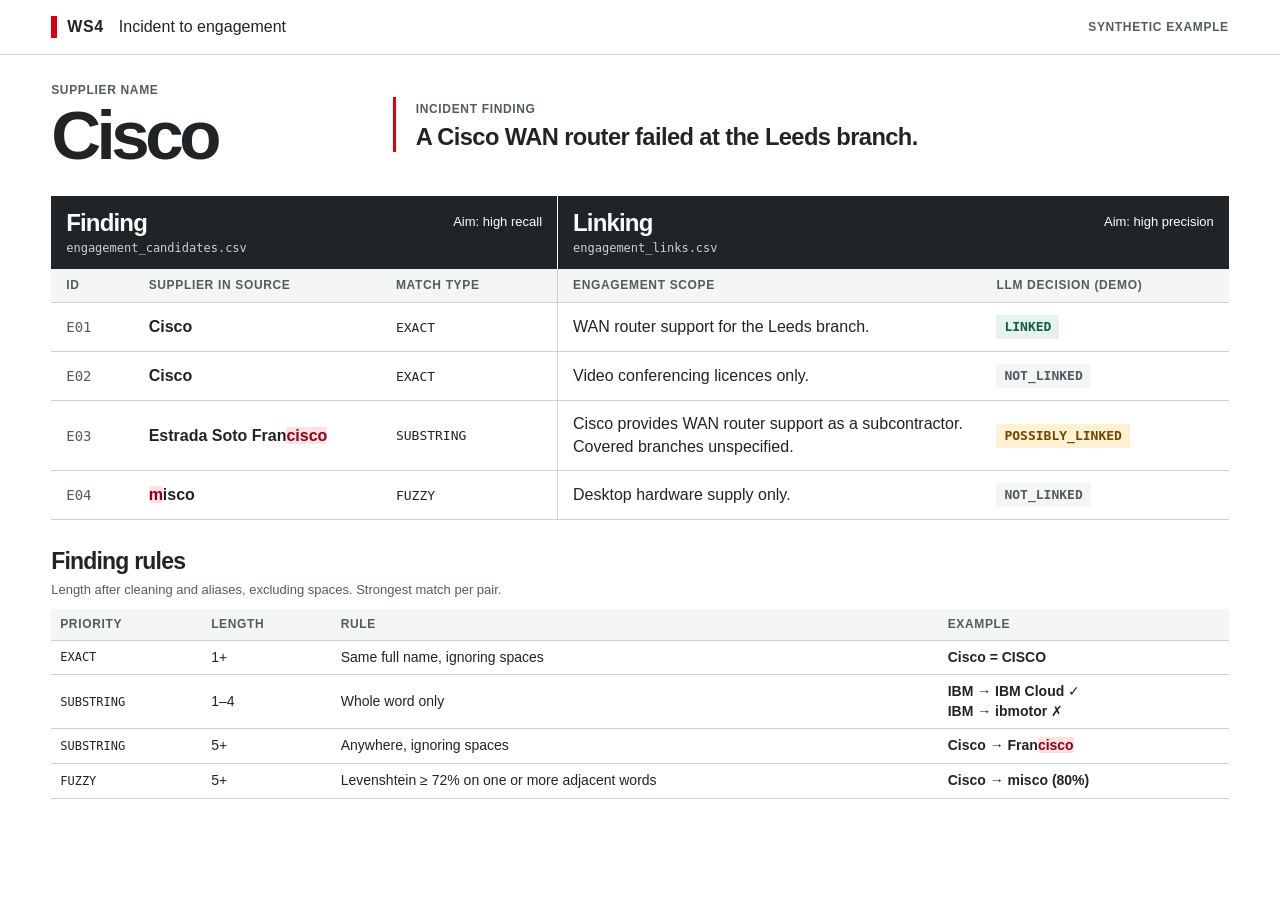
==== main_docs/index.html @ eb8676a3 "Document the Cisco finding and linking example" ====
<!doctype html>
<html lang="en">
<head>
  <meta charset="utf-8">
  <meta name="viewport" content="width=device-width, initial-scale=1">
  <title>Cisco | WS4 incident to engagement</title>
  <style>
    /* Hallmark · HSBC-inspired editorial table · red, charcoal and white */
    :root {
      color-scheme: light;
      --paper: #fff;
      --ink: #202427;
      --muted: #515b61;
      --line: #cdd1d3;
      --wash: #f4f5f5;
      --accent: #db0011;
      --mark: #fce2e3;
      --mark-text: #920019;
      --yes: #125a43;
      --yes-bg: #e6f3ec;
      --maybe: #704600;
      --maybe-bg: #fff1d2;
      --font: "Inter", "Segoe UI", Arial, sans-serif;
      --mono: "IBM Plex Mono", Consolas, monospace;
    }
    * { box-sizing: border-box; }
    body { margin: 0; color: var(--ink); background: var(--paper); font: 16px/1.4 var(--font); }
    .wrap { width: min(1440px, 92%); margin-inline: auto; }
    .mast { border-bottom: 1px solid var(--line); }
    .mast .wrap, .brand, .stage-title { display: flex; align-items: center; }
    .mast .wrap { min-height: 54px; justify-content: space-between; }
    .brand { gap: 15px; }
    .brand strong { border-left: 6px solid var(--accent); padding-left: 10px; letter-spacing: .04em; }
    .case-label, .label, thead .column-head th, .small-table thead th {
      font-size: 12px; font-weight: 650; letter-spacing: .055em; text-transform: uppercase;
    }
    .case-label, .label { color: var(--muted); }
    .incident { display: grid; grid-template-columns: 29% 1fr; align-items: center; padding: 23px 0 25px; }
    h1, h2, p { margin: 0; }
    h1 { font-size: clamp(54px, 5.4vw, 78px); line-height: 1.02; font-weight: 650; letter-spacing: -.065em; }
    .incident-fact { border-left: 3px solid var(--accent); padding-left: 20px; }
    .incident-fact p { margin-top: 4px; font-size: clamp(20px, 1.85vw, 28px); line-height: 1.2; font-weight: 550; letter-spacing: -.025em; }
    table { width: 100%; border-collapse: collapse; text-align: left; }
    th, td { vertical-align: middle; }
    .case-table { table-layout: fixed; border-bottom: 1px solid var(--line); }
    .id-col { width: 7%; }
    .supplier-col { width: 21%; }
    .method-col { width: 15%; }
    .scope-col { width: 36%; }
    .decision-col { width: 21%; }
    .stage { background: var(--ink); color: var(--paper); padding: 13px 15px 12px; }
    .stage + .stage { border-left: 1px solid var(--paper); }
    .stage-title { gap: 10px; font-size: 24px; line-height: 1.15; font-weight: 600; letter-spacing: -.035em; }
    .goal { margin-left: auto; color: var(--paper); font-size: 13px; font-weight: 400; letter-spacing: 0; }
    .filename { display: block; margin-top: 5px; font: 12px/1.3 var(--mono); color: var(--line); }
    .column-head, .small-table thead { background: var(--wash); color: var(--muted); }
    .case-table .column-head th { padding: 8px 15px; }
    .case-table tbody :is(th, td) { padding: 12px 15px; border-top: 1px solid var(--line); }
    .case-table tr > :nth-child(4) { border-left: 1px solid var(--line); }
    .id { font: 14px var(--mono); color: var(--muted); }
    .supplier { font-weight: 600; }
    mark { background: var(--mark); color: var(--mark-text); border-radius: 2px; }
    .method { font: 13px var(--mono); }
    .decision { display: inline-block; white-space: nowrap; padding: 4px 8px; font: 600 13px/1.25 var(--mono); }
    .confirmed { color: var(--yes); background: var(--yes-bg); }
    .possible { color: var(--maybe); background: var(--maybe-bg); }
    .excluded { color: var(--muted); background: var(--wash); }
    .reference { margin: 25px 0 28px; }
    h2 { font-size: 23px; font-weight: 600; letter-spacing: -.035em; }
    .note { color: var(--muted); font-size: 13px; margin: 3px 0 10px; }
    .small-table { font-size: 14px; }
    .small-table :is(th, td) { padding: 7px 9px; border-bottom: 1px solid var(--line); }
    .rules tbody th { font: 12px var(--mono); }
    .rules tbody td:nth-child(2) { white-space: nowrap; }
    .rules .example { font-weight: 550; }
    @media (max-width: 1100px) {
      .wrap { width: 95%; }
      .case-table tbody :is(th,td), .case-table .column-head th, .stage { padding-inline: 10px; }
    }
    @media screen and (min-width: 960px) and (max-height: 800px) {
      .mast .wrap { min-height: 42px; }
      .incident { padding-block: 15px; }
      .case-table tbody :is(th,td) { padding-block: 9px; }
      .reference { margin-block: 17px 12px; }
      .small-table :is(th,td) { padding-block: 5px; }
    }
    @media print {
      @page { size: A4 landscape; margin: 9mm; }
      body { print-color-adjust: exact; -webkit-print-color-adjust: exact; }
      .wrap { width: 100%; }
      .mast .wrap { min-height: 32px; }
      .incident { padding-block: 12px; }
      h1 { font-size: 44px; }
      .case-table tbody :is(th,td) { padding-block: 8px; }
      .reference { margin-block: 13px 0; }
      .small-table :is(th,td) { padding-block: 4px; }
      tr { break-inside: avoid; }
    }
  </style>
</head>
<body>
  <header class="mast">
    <div class="wrap">
      <div class="brand"><strong>WS4</strong><span>Incident to engagement</span></div>
      <span class="case-label">Synthetic example</span>
    </div>
  </header>
  <main class="wrap">
    <section class="incident" aria-labelledby="supplier">
      <div><span class="label">Supplier name</span><h1 id="supplier">Cisco</h1></div>
      <div class="incident-fact"><span class="label">Incident finding</span><p>A Cisco WAN router failed at the Leeds branch.</p></div>
    </section>

    <table class="case-table" aria-label="Finding and Linking outputs for the Cisco incident">
      <colgroup><col class="id-col"><col class="supplier-col"><col class="method-col"></colgroup>
      <colgroup><col class="scope-col"><col class="decision-col"></colgroup>
      <thead>
        <tr>
          <th class="stage" scope="colgroup" colspan="3">
            <span class="stage-title">Finding <span class="goal">Aim: high recall</span></span>
            <span class="filename">engagement_candidates.csv</span>
          </th>
          <th class="stage" scope="colgroup" colspan="2">
            <span class="stage-title">Linking <span class="goal">Aim: high precision</span></span>
            <span class="filename">engagement_links.csv</span>
          </th>
        </tr>
        <tr class="column-head"><th scope="col">ID</th><th scope="col">Supplier in source</th><th scope="col">Match type</th><th scope="col">Engagement scope</th><th scope="col">LLM decision (demo)</th></tr>
      </thead>
      <tbody>
        <tr><th class="id" scope="row">E01</th><td class="supplier">Cisco</td><td class="method">EXACT</td><td>WAN router support for the Leeds branch.</td><td><span class="decision confirmed">LINKED</span></td></tr>
        <tr><th class="id" scope="row">E02</th><td class="supplier">Cisco</td><td class="method">EXACT</td><td>Video conferencing licences only.</td><td><span class="decision excluded">NOT_LINKED</span></td></tr>
        <tr><th class="id" scope="row">E03</th><td class="supplier">Estrada Soto Fran<mark>cisco</mark></td><td class="method">SUBSTRING</td><td>Cisco provides WAN router support as a subcontractor. Covered branches unspecified.</td><td><span class="decision possible">POSSIBLY_LINKED</span></td></tr>
        <tr><th class="id" scope="row">E04</th><td class="supplier"><mark>m</mark>isco</td><td class="method">FUZZY</td><td>Desktop hardware supply only.</td><td><span class="decision excluded">NOT_LINKED</span></td></tr>
      </tbody>
    </table>

    <section class="reference" aria-labelledby="rules-title">
        <h2 id="rules-title">Finding rules</h2>
        <p class="note">Length after cleaning and aliases, excluding spaces. Strongest match per pair.</p>
        <table class="small-table rules" aria-labelledby="rules-title">
          <thead><tr><th scope="col">Priority</th><th scope="col">Length</th><th scope="col">Rule</th><th scope="col">Example</th></tr></thead>
          <tbody>
            <tr><th scope="row">EXACT</th><td>1+</td><td>Same full name, ignoring spaces</td><td class="example">Cisco = CISCO</td></tr>
            <tr><th scope="row">SUBSTRING</th><td>1–4</td><td>Whole word only</td><td class="example">IBM → IBM Cloud ✓<br>IBM → ibmotor ✗</td></tr>
            <tr><th scope="row">SUBSTRING</th><td>5+</td><td>Anywhere, ignoring spaces</td><td class="example">Cisco → Fran<mark>cisco</mark></td></tr>
            <tr><th scope="row">FUZZY</th><td>5+</td><td>Levenshtein ≥ 72% on one or more adjacent words</td><td class="example">Cisco → misco (80%)</td></tr>
          </tbody>
        </table>
    </section>
  </main>
</body>
</html>
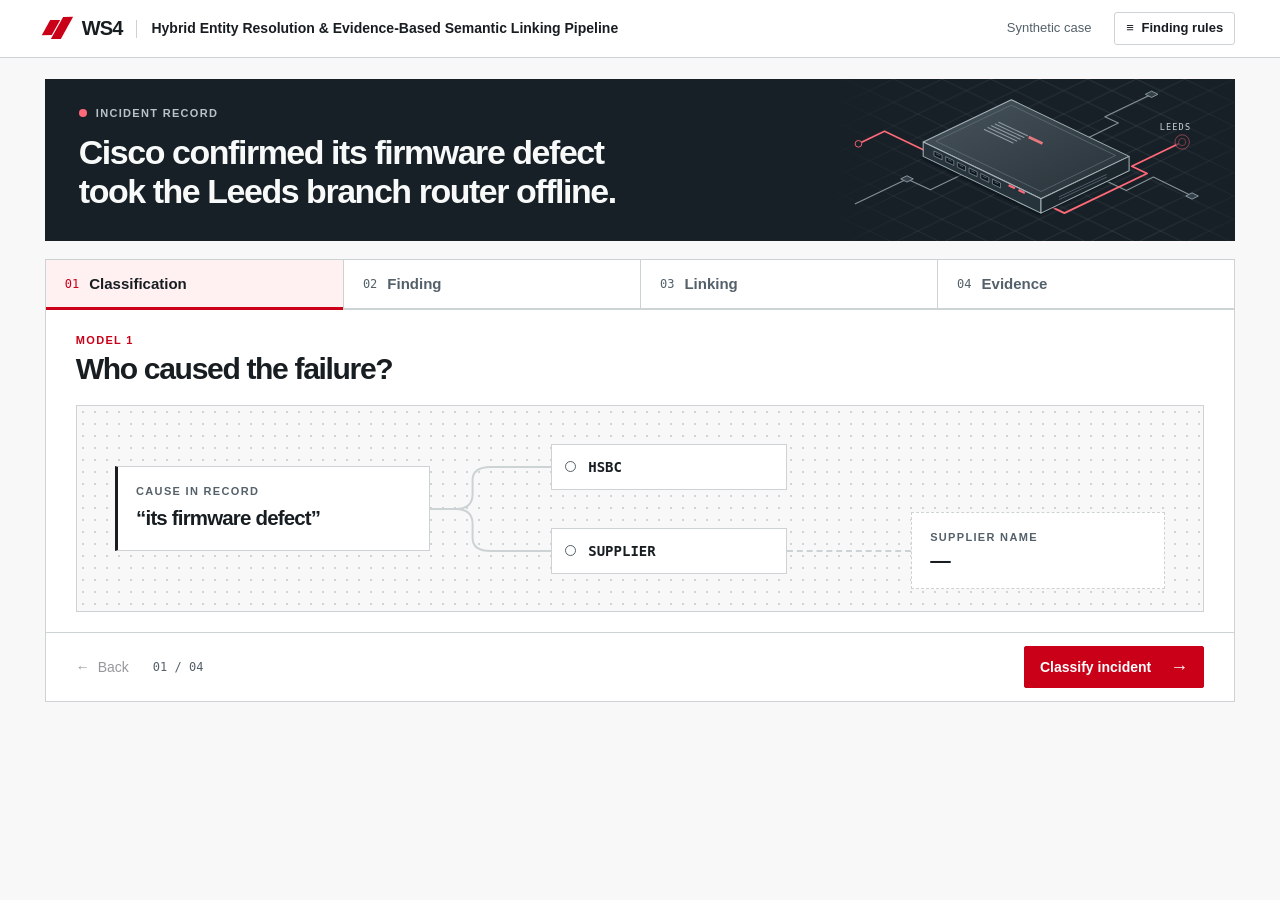
==== commit d7cfa58e: "Build the interactive entity resolution and semantic linking walkthrough" ====
--- a/main_docs/index.html
+++ b/main_docs/index.html
@@ -3,151 +3,95 @@
 <head>
   <meta charset="utf-8">
   <meta name="viewport" content="width=device-width, initial-scale=1">
-  <title>Cisco | WS4 incident to engagement</title>
-  <style>
-    /* Hallmark · HSBC-inspired editorial table · red, charcoal and white */
-    :root {
-      color-scheme: light;
-      --paper: #fff;
-      --ink: #202427;
-      --muted: #515b61;
-      --line: #cdd1d3;
-      --wash: #f4f5f5;
-      --accent: #db0011;
-      --mark: #fce2e3;
-      --mark-text: #920019;
-      --yes: #125a43;
-      --yes-bg: #e6f3ec;
-      --maybe: #704600;
-      --maybe-bg: #fff1d2;
-      --font: "Inter", "Segoe UI", Arial, sans-serif;
-      --mono: "IBM Plex Mono", Consolas, monospace;
-    }
-    * { box-sizing: border-box; }
-    body { margin: 0; color: var(--ink); background: var(--paper); font: 16px/1.4 var(--font); }
-    .wrap { width: min(1440px, 92%); margin-inline: auto; }
-    .mast { border-bottom: 1px solid var(--line); }
-    .mast .wrap, .brand, .stage-title { display: flex; align-items: center; }
-    .mast .wrap { min-height: 54px; justify-content: space-between; }
-    .brand { gap: 15px; }
-    .brand strong { border-left: 6px solid var(--accent); padding-left: 10px; letter-spacing: .04em; }
-    .case-label, .label, thead .column-head th, .small-table thead th {
-      font-size: 12px; font-weight: 650; letter-spacing: .055em; text-transform: uppercase;
-    }
-    .case-label, .label { color: var(--muted); }
-    .incident { display: grid; grid-template-columns: 29% 1fr; align-items: center; padding: 23px 0 25px; }
-    h1, h2, p { margin: 0; }
-    h1 { font-size: clamp(54px, 5.4vw, 78px); line-height: 1.02; font-weight: 650; letter-spacing: -.065em; }
-    .incident-fact { border-left: 3px solid var(--accent); padding-left: 20px; }
-    .incident-fact p { margin-top: 4px; font-size: clamp(20px, 1.85vw, 28px); line-height: 1.2; font-weight: 550; letter-spacing: -.025em; }
-    table { width: 100%; border-collapse: collapse; text-align: left; }
-    th, td { vertical-align: middle; }
-    .case-table { table-layout: fixed; border-bottom: 1px solid var(--line); }
-    .id-col { width: 7%; }
-    .supplier-col { width: 21%; }
-    .method-col { width: 15%; }
-    .scope-col { width: 36%; }
-    .decision-col { width: 21%; }
-    .stage { background: var(--ink); color: var(--paper); padding: 13px 15px 12px; }
-    .stage + .stage { border-left: 1px solid var(--paper); }
-    .stage-title { gap: 10px; font-size: 24px; line-height: 1.15; font-weight: 600; letter-spacing: -.035em; }
-    .goal { margin-left: auto; color: var(--paper); font-size: 13px; font-weight: 400; letter-spacing: 0; }
-    .filename { display: block; margin-top: 5px; font: 12px/1.3 var(--mono); color: var(--line); }
-    .column-head, .small-table thead { background: var(--wash); color: var(--muted); }
-    .case-table .column-head th { padding: 8px 15px; }
-    .case-table tbody :is(th, td) { padding: 12px 15px; border-top: 1px solid var(--line); }
-    .case-table tr > :nth-child(4) { border-left: 1px solid var(--line); }
-    .id { font: 14px var(--mono); color: var(--muted); }
-    .supplier { font-weight: 600; }
-    mark { background: var(--mark); color: var(--mark-text); border-radius: 2px; }
-    .method { font: 13px var(--mono); }
-    .decision { display: inline-block; white-space: nowrap; padding: 4px 8px; font: 600 13px/1.25 var(--mono); }
-    .confirmed { color: var(--yes); background: var(--yes-bg); }
-    .possible { color: var(--maybe); background: var(--maybe-bg); }
-    .excluded { color: var(--muted); background: var(--wash); }
-    .reference { margin: 25px 0 28px; }
-    h2 { font-size: 23px; font-weight: 600; letter-spacing: -.035em; }
-    .note { color: var(--muted); font-size: 13px; margin: 3px 0 10px; }
-    .small-table { font-size: 14px; }
-    .small-table :is(th, td) { padding: 7px 9px; border-bottom: 1px solid var(--line); }
-    .rules tbody th { font: 12px var(--mono); }
-    .rules tbody td:nth-child(2) { white-space: nowrap; }
-    .rules .example { font-weight: 550; }
-    @media (max-width: 1100px) {
-      .wrap { width: 95%; }
-      .case-table tbody :is(th,td), .case-table .column-head th, .stage { padding-inline: 10px; }
-    }
-    @media screen and (min-width: 960px) and (max-height: 800px) {
-      .mast .wrap { min-height: 42px; }
-      .incident { padding-block: 15px; }
-      .case-table tbody :is(th,td) { padding-block: 9px; }
-      .reference { margin-block: 17px 12px; }
-      .small-table :is(th,td) { padding-block: 5px; }
-    }
-    @media print {
-      @page { size: A4 landscape; margin: 9mm; }
-      body { print-color-adjust: exact; -webkit-print-color-adjust: exact; }
-      .wrap { width: 100%; }
-      .mast .wrap { min-height: 32px; }
-      .incident { padding-block: 12px; }
-      h1 { font-size: 44px; }
-      .case-table tbody :is(th,td) { padding-block: 8px; }
-      .reference { margin-block: 13px 0; }
-      .small-table :is(th,td) { padding-block: 4px; }
-      tr { break-inside: avoid; }
-    }
-  </style>
+  <meta name="theme-color" content="#171c21">
+  <title>Hybrid Entity Resolution &amp; Evidence-Based Semantic Linking Pipeline</title>
+  <link rel="stylesheet" href="journey.css">
+  <link rel="stylesheet" href="evidence.css">
+  <script src="register.js" defer></script>
+  <script src="evidence.js" defer></script>
+  <script src="journey.js" defer></script>
 </head>
 <body>
   <header class="mast">
-    <div class="wrap">
-      <div class="brand"><strong>WS4</strong><span>Incident to engagement</span></div>
-      <span class="case-label">Synthetic example</span>
+    <div class="mast-inner">
+      <div class="brand"><span class="brand-sign" aria-hidden="true"></span><b>WS4</b><span class="mast-divider"></span><span>Hybrid Entity Resolution &amp; Evidence-Based Semantic Linking Pipeline</span></div>
+      <div class="mast-tools"><span class="sample">Synthetic case</span><button id="rules-open" class="quiet" type="button"><span aria-hidden="true">≡</span> Finding rules</button></div>
     </div>
   </header>
-  <main class="wrap">
-    <section class="incident" aria-labelledby="supplier">
-      <div><span class="label">Supplier name</span><h1 id="supplier">Cisco</h1></div>
-      <div class="incident-fact"><span class="label">Incident finding</span><p>A Cisco WAN router failed at the Leeds branch.</p></div>
+  <main class="page">
+    <section class="hero" aria-labelledby="incident-title">
+      <div class="incident-copy">
+        <div class="hero-kicker"><i aria-hidden="true"></i> Incident record</div>
+        <h1 id="incident-title"><span id="subject">Cisco</span> confirmed <span id="cause">its firmware defect</span> took the <span id="place">Leeds</span> branch <span id="device">router</span> offline.</h1>
+      </div>
+      <div class="hero-art" aria-hidden="true"><img src="router.svg" alt=""></div>
     </section>
-
-    <table class="case-table" aria-label="Finding and Linking outputs for the Cisco incident">
-      <colgroup><col class="id-col"><col class="supplier-col"><col class="method-col"></colgroup>
-      <colgroup><col class="scope-col"><col class="decision-col"></colgroup>
-      <thead>
-        <tr>
-          <th class="stage" scope="colgroup" colspan="3">
-            <span class="stage-title">Finding <span class="goal">Aim: high recall</span></span>
-            <span class="filename">engagement_candidates.csv</span>
-          </th>
-          <th class="stage" scope="colgroup" colspan="2">
-            <span class="stage-title">Linking <span class="goal">Aim: high precision</span></span>
-            <span class="filename">engagement_links.csv</span>
-          </th>
-        </tr>
-        <tr class="column-head"><th scope="col">ID</th><th scope="col">Supplier in source</th><th scope="col">Match type</th><th scope="col">Engagement scope</th><th scope="col">LLM decision (demo)</th></tr>
-      </thead>
-      <tbody>
-        <tr><th class="id" scope="row">E01</th><td class="supplier">Cisco</td><td class="method">EXACT</td><td>WAN router support for the Leeds branch.</td><td><span class="decision confirmed">LINKED</span></td></tr>
-        <tr><th class="id" scope="row">E02</th><td class="supplier">Cisco</td><td class="method">EXACT</td><td>Video conferencing licences only.</td><td><span class="decision excluded">NOT_LINKED</span></td></tr>
-        <tr><th class="id" scope="row">E03</th><td class="supplier">Estrada Soto Fran<mark>cisco</mark></td><td class="method">SUBSTRING</td><td>Cisco provides WAN router support as a subcontractor. Covered branches unspecified.</td><td><span class="decision possible">POSSIBLY_LINKED</span></td></tr>
-        <tr><th class="id" scope="row">E04</th><td class="supplier"><mark>m</mark>isco</td><td class="method">FUZZY</td><td>Desktop hardware supply only.</td><td><span class="decision excluded">NOT_LINKED</span></td></tr>
-      </tbody>
-    </table>
-
-    <section class="reference" aria-labelledby="rules-title">
-        <h2 id="rules-title">Finding rules</h2>
-        <p class="note">Length after cleaning and aliases, excluding spaces. Strongest match per pair.</p>
-        <table class="small-table rules" aria-labelledby="rules-title">
-          <thead><tr><th scope="col">Priority</th><th scope="col">Length</th><th scope="col">Rule</th><th scope="col">Example</th></tr></thead>
-          <tbody>
-            <tr><th scope="row">EXACT</th><td>1+</td><td>Same full name, ignoring spaces</td><td class="example">Cisco = CISCO</td></tr>
-            <tr><th scope="row">SUBSTRING</th><td>1–4</td><td>Whole word only</td><td class="example">IBM → IBM Cloud ✓<br>IBM → ibmotor ✗</td></tr>
-            <tr><th scope="row">SUBSTRING</th><td>5+</td><td>Anywhere, ignoring spaces</td><td class="example">Cisco → Fran<mark>cisco</mark></td></tr>
-            <tr><th scope="row">FUZZY</th><td>5+</td><td>Levenshtein ≥ 72% on one or more adjacent words</td><td class="example">Cisco → misco (80%)</td></tr>
-          </tbody>
+    <nav aria-label="Case journey" class="route">
+      <button type="button" data-step="0" aria-current="step"><span class="stop-index">01</span><span>Classification</span></button>
+      <button type="button" data-step="1"><span class="stop-index">02</span><span>Finding</span></button>
+      <button type="button" data-step="2"><span class="stop-index">03</span><span>Linking</span></button>
+      <button type="button" data-step="3"><span class="stop-index">04</span><span>Evidence</span></button>
+    </nav>
+    <div class="surface">
+      <section id="classification" class="scene" aria-labelledby="class-title">
+        <div class="scene-head">
+          <div><p class="eyebrow">Model 1</p><h2 id="class-title">Who caused the failure?</h2></div>
+        </div>
+        <div class="class-grid" id="class-flow" data-phase="0" aria-label="Classification and supplier name extraction">
+          <div class="cause-box"><span class="small-label">Cause in record</span><strong>“its firmware defect”</strong></div>
+          <svg class="fork" viewBox="0 0 100 140" preserveAspectRatio="none" aria-hidden="true"><path class="wire branch-bank" d="M0 70H21Q35 70 35 55V41Q35 28 50 28H100"/><path class="wire branch-supplier" d="M0 70H21Q35 70 35 85V99Q35 112 50 112H100"/></svg>
+          <div class="branches"><div class="class-node bank"><span class="node-dot"></span>HSBC</div><div class="class-node supplier"><span class="node-dot"></span>SUPPLIER</div></div>
+          <div class="extract-line" aria-hidden="true"></div>
+          <div class="name-box"><span class="small-label">Supplier name</span><strong id="supplier-value" aria-live="polite">—</strong></div>
+        </div>
+      </section>
+      <section id="finding" class="scene" aria-labelledby="finding-title" hidden>
+        <div class="scene-head">
+          <div><p class="eyebrow">Finding · High recall</p><h2 id="finding-title">Find every lead.</h2></div>
+          <span class="output-name">engagement_candidates.csv</span>
+        </div>
+        <div class="register-card">
+          <div class="register-metadata"><span class="small-label">Engagement register</span><strong>20,000<span>+</span></strong><span class="register-unit">engagement IDs</span></div>
+          <div class="register-graphic" id="register-graphic" aria-hidden="true"></div>
+          <div class="register-query"><span class="small-label">Supplier query</span><strong>Cisco</strong></div>
+        </div>
+        <table class="records finding-records">
+          <caption class="sr-only">Finding candidates for Cisco</caption>
+          <thead><tr><th scope="col">Engagement ID</th><th scope="col">Supplier in source</th><th scope="col">Match type</th><th scope="col">Name clue</th></tr></thead>
+          <tbody id="finding-rows"></tbody>
         </table>
-    </section>
+      </section>
+      <section id="linking" class="scene" aria-labelledby="linking-title" hidden>
+        <div class="scene-head"><div><p class="eyebrow">LLM linking · High precision</p><h2 id="linking-title">Which engagements cover the failure?</h2></div><span class="output-name">engagement_links.csv</span></div>
+        <p class="prompt" id="linking-prompt">Mark any leads before revealing the evidence.</p>
+        <table class="records link-records">
+          <caption class="sr-only">Independent candidate assessments</caption>
+          <thead><tr><th scope="col">ID</th><th scope="col">Supplier in source</th><th scope="col">Engagement scope</th><th scope="col">Decision</th></tr></thead>
+          <tbody id="linking-rows"></tbody>
+        </table>
+      </section>
+      <section id="evidence" class="scene" aria-labelledby="evidence-title" hidden>
+        <div class="scene-head"><div><p class="eyebrow">Source comparison</p><h2 id="evidence-title">Trace the evidence.</h2></div></div>
+        <div id="evidence-view"></div>
+      </section>
+      <footer class="controls">
+        <div class="control-left"><button type="button" id="previous" class="back" disabled><span aria-hidden="true">←</span> Back</button><span class="page-count" id="page-count">01 / 04</span></div>
+        <button type="button" id="next" class="primary"><span id="next-text">Classify incident</span><span id="next-arrow" aria-hidden="true">→</span></button>
+      </footer>
+    </div>
+    <p class="sr-only" aria-live="polite" id="announcement"></p>
+    <noscript>Enable JavaScript to play this interactive case.</noscript>
   </main>
+  <dialog id="rules-dialog" aria-labelledby="rules-title">
+    <div class="dialog-head"><div><p class="eyebrow">Name matching</p><h2 id="rules-title">Finding rules</h2></div><button class="close" id="rules-close" type="button" aria-label="Close finding rules">×</button></div>
+    <p class="note">Use the cleaned, alias-adjusted name length, excluding spaces.</p>
+    <table class="records rule-table"><thead><tr><th scope="col">Match</th><th scope="col">Length</th><th scope="col">Rule</th><th scope="col">Example</th></tr></thead><tbody>
+      <tr><th scope="row">EXACT</th><td>1+</td><td>Same full name, ignoring spaces</td><td>Cisco = CISCO</td></tr>
+      <tr><th scope="row">SUBSTRING</th><td>1–4</td><td>Whole word only</td><td>IBM → IBM Cloud ✓<br>IBM → ibmotor ✗</td></tr>
+      <tr><th scope="row">SUBSTRING</th><td>5+</td><td>Anywhere, ignoring spaces</td><td>Cisco → Fran<mark>cisco</mark></td></tr>
+      <tr><th scope="row">FUZZY</th><td>5+</td><td>Levenshtein ≥ 72% on one or more adjacent words</td><td>Cisco → misco (80%)</td></tr>
+    </tbody></table>
+    <p class="note footnote">Each incident–engagement pair keeps its strongest match: EXACT → SUBSTRING → FUZZY.</p>
+  </dialog>
 </body>
 </html>
--- a/main_docs/journey.css
+++ b/main_docs/journey.css
@@ -0,0 +1,150 @@
+/* Offline presentation · incident record, branching trail, engagement evidence. */
+:root {
+  color-scheme: light;
+  --paper: #fff; --canvas: #f7f8f7; --ink: #171d21; --muted: #54616a;
+  --line: #cdd3d5; --red: #c90018; --pale: #fff0f1; --green: #106047; --amber: #865100;
+  --dark: #182027; --dark-edge: #354047; --hero-ink: #f8faf9; --hero-dim: #b9c2c6;
+  --signal: #ff6978; --soft: #eef1f0; --ok-bg: #e9f5ef; --warn-bg: #fff2d9;
+  --sans: "Inter", "Segoe UI", Arial, sans-serif; --mono: "IBM Plex Mono", Consolas, monospace;
+}
+* { box-sizing: border-box; }
+body { margin: 0; color: var(--ink); background: var(--canvas); font: 16px/1.45 var(--sans); }
+button, input { font: inherit; }
+button { cursor: pointer; color: inherit; }
+button:focus-visible, input:focus-visible { outline: 3px solid var(--red); outline-offset: 4px; }
+button:disabled { cursor: default; }
+[hidden] { display: none !important; }
+h1, h2, p { margin: 0; }
+.sr-only { position: absolute; width: 1px; height: 1px; padding: 0; margin: -1px; overflow: hidden; clip-path: inset(50%); white-space: nowrap; }
+.mast { background: var(--paper); border-bottom: 1px solid var(--line); }
+.mast-inner, .page { width: min(1420px, 93%); margin: auto; }
+.mast-inner, .brand, .mast-tools, .control-left { display: flex; align-items: center; }
+.mast-inner { height: 57px; justify-content: space-between; }
+.brand { gap: 14px; font-size: 14px; font-weight: 550; }
+.brand b { font-size: 20px; letter-spacing: -.045em; }
+.brand-sign { width: 23px; height: 23px; position: relative; transform: rotate(-1deg); }
+.brand-sign::before, .brand-sign::after { content: ""; position: absolute; background: var(--red); width: 10px; height: 22px; transform: skewX(-30deg); }
+.brand-sign::before { left: 1px; top: 3px; height: 15px; }.brand-sign::after { left: 12px; }
+.mast-divider { width: 1px; height: 18px; background: var(--line); }
+.mast-tools { gap: 23px; }
+.sample { color: var(--muted); font-size: 13px; }
+.quiet, .close, .back { background: var(--paper); border: 1px solid var(--line); }
+.quiet { padding: 6px 11px; border-radius: 3px; font-size: 13px; font-weight: 600; }
+.quiet span { margin-right: 4px; }
+.quiet:hover, .close:hover, .back:enabled:hover { background: var(--soft); }
+.page { padding: 21px 0 30px; }
+.hero { background: var(--dark); color: var(--hero-ink); display: grid; grid-template-columns: 64% 36%; position: relative; isolation: isolate; overflow: hidden; }
+.incident-copy { align-self: center; padding: 26px 0 29px 34px; z-index: 1; }
+.hero-kicker, .eyebrow, .small-label { font: 650 11px/1.3 var(--sans); text-transform: uppercase; letter-spacing: .12em; }
+.hero-kicker { color: var(--hero-dim); display: flex; align-items: center; gap: 9px; margin-bottom: 13px; }
+.hero-kicker i { width: 8px; height: 8px; border-radius: 50%; background: var(--signal); }
+h1 { max-width: 23.7em; font-size: clamp(25px, 2.65vw, 40px); line-height: 1.14; font-weight: 550; letter-spacing: -.042em; text-wrap: balance; }
+h1 span { transition: color .35s, box-shadow .35s; }
+.hero.is-classified #cause, .hero.is-named #subject, .hero.is-comparing :is(#place,#device) { color: var(--hero-ink); box-shadow: inset 0 -.085em var(--signal); }
+.hero-art { min-height: 162px; position: relative; }
+.hero-art img { width: 100%; height: 100%; position: absolute; object-fit: contain; object-position: right center; }
+.route { position: relative; display: grid; grid-template-columns: repeat(4, 1fr); margin-top: 18px; border: 1px solid var(--line); border-bottom: 0; background: var(--paper); }
+.route::after { content: ""; position: absolute; left: 0; bottom: 0; width: 25%; height: 3px; background: var(--red); pointer-events: none; transform: translateX(calc(var(--step, 0) * 100%)); transition: transform .42s cubic-bezier(.22,.75,.21,1); }
+.route button { display: flex; align-items: center; gap: 10px; position: relative; background: none; padding: 13px 19px; color: var(--muted); border: 0; border-bottom: 2px solid var(--line); font-size: 15px; font-weight: 600; }
+.route button + button { border-left: 1px solid var(--line); }
+.route button:hover { background: var(--canvas); color: var(--ink); }
+.route button[aria-current] { border-bottom-color: var(--red); color: var(--ink); background: var(--pale); }
+.route button:focus-visible { outline-offset: -4px; }
+.stop-index { font: 12px var(--mono); color: var(--muted); }
+.route [aria-current] .stop-index, .route .passed .stop-index { color: var(--red); }
+.surface { background: var(--paper); border: 1px solid var(--line); border-top: 0; }
+.scene { padding: 23px 30px 20px; }
+.scene-head, .dialog-head { display: flex; align-items: center; justify-content: space-between; gap: 20px; }
+.scene-head { margin-bottom: 19px; }
+.eyebrow { color: var(--red); margin-bottom: 5px; }
+h2 { font-size: clamp(27px, 2.35vw, 37px); line-height: 1.13; font-weight: 600; letter-spacing: -.045em; }
+.output-name { font: 12px var(--mono); color: var(--muted); }
+.small-label { display: block; color: var(--muted); }
+.class-grid { min-height: 207px; padding: 25px clamp(18px,3vw,56px); display: grid; grid-template-columns: 1.24fr .48fr .93fr .49fr 1fr; align-items: center; border: 1px solid var(--line); background-color: var(--canvas); background-image: radial-gradient(var(--line) .7px, transparent .85px); background-size: 12px 12px; }
+.cause-box, .name-box { background: var(--paper); padding: 17px clamp(13px,1.4vw,23px); border: 1px solid var(--line); min-width: 0; }
+.cause-box { border-left: 3px solid var(--ink); }
+.cause-box strong, .name-box strong { display: block; margin-top: 5px; font-size: clamp(16px,1.6vw,25px); font-weight: 600; letter-spacing: -.04em; }
+.fork { width: 100%; height: 140px; }
+.wire { fill: none; stroke: var(--line); stroke-width: 2; vector-effect: non-scaling-stroke; }
+.branches { height: 140px; display: flex; flex-direction: column; justify-content: space-between; padding-block: 5px; }
+.class-node { display: flex; align-items: center; gap: 12px; padding: 0 13px; border: 1px solid var(--line); background: var(--paper); height: 46px; font: 600 14px var(--mono); }
+.node-dot { width: 11px; height: 11px; border: 1.5px solid var(--muted); border-radius: 50%; }
+.extract-line { align-self: center; transform: translateY(42px); width: 100%; border-top: 2px dashed var(--line); }
+.name-box { transform: translateY(42px); border-style: dashed; }
+.name-box strong { line-height: 1.1; }
+.word-flight { position: fixed; top: 0; left: 0; z-index: 4; pointer-events: none; padding: 1px 6px 2px; font: 650 20px var(--sans); color: var(--paper); background: var(--red); }
+.class-grid:not([data-phase="0"]) .branch-supplier { stroke: var(--red); stroke-dasharray: 200; animation: trace .6s ease-out both; }
+.class-grid:not([data-phase="0"]) .supplier { border-color: var(--red); background: var(--pale); color: var(--red); }
+.class-grid:not([data-phase="0"]) .supplier .node-dot { background: var(--red); border-color: var(--red); }
+.class-grid:not([data-phase="0"]) .bank { color: var(--muted); }
+.class-grid[data-phase="2"] .extract-line { border-top: 2px solid var(--red); animation: extend .35s ease-out both; transform-origin: left; }
+.class-grid[data-phase="2"] .name-box { border: 1px solid var(--red); }
+.class-grid[data-phase="2"] .name-box strong { animation: appear .3s ease-out both; }
+.controls { border-top: 1px solid var(--line); display: flex; justify-content: space-between; align-items: center; padding: 13px 30px; min-height: 64px; }
+.control-left { gap: 16px; }
+.page-count { color: var(--muted); font: 12px var(--mono); }
+.back { border: none; padding: 7px 8px 7px 0; font-size: 14px; }
+.back span { margin-right: 4px; }
+.back:disabled { opacity: .45; }
+.primary { display: inline-flex; align-items: center; justify-content: space-between; gap: 19px; background: var(--red); color: var(--paper); border: 1px solid var(--red); border-radius: 2px; padding: 10px 15px; font-size: 14px; font-weight: 650; }
+.primary:hover { filter: brightness(.9); }
+.primary span:last-child { font-size: 18px; line-height: 1; }
+.register-card { display: grid; grid-template-columns: auto minmax(0,1fr) auto; align-items: center; gap: 16px; min-height: 84px; margin-bottom: 12px; padding: 6px 19px; border: 1px solid var(--line); background: var(--canvas); }
+.register-metadata strong { display: block; font-size: 28px; font-weight: 600; line-height: 1; letter-spacing: -.045em; margin-top: 4px; }
+.register-metadata strong span { color: var(--red); }
+.register-unit { font-size: 12px; color: var(--muted); }
+.register-graphic { height: 78px; min-width: 0; }
+.register-query { border-left: 1px solid var(--line); padding-left: 18px; }
+.register-query strong { display: block; font-size: 21px; }
+.records { width: 100%; border-collapse: collapse; font-size: 15px; text-align: left; }
+.records thead { background: var(--soft); }
+.records th, .records td { padding: 9px 12px; border-bottom: 1px solid var(--line); vertical-align: middle; }
+.records thead th { color: var(--muted); text-transform: uppercase; letter-spacing: .075em; font-size: 10.5px; font-weight: 650; }
+.records tbody th { font: 13px var(--mono); text-align: left; }
+.supplier-text { font-weight: 600; }
+mark { background: #ffe1e4; color: #95051b; padding: 0 1px; }
+.match, .decision { font: 600 12px var(--mono); white-space: nowrap; }
+.clue { color: var(--muted); font-size: 13px; }
+.finding-records:not(.scanning) .found-row { animation: appear .4s ease-out both; animation-delay: var(--delay,0s); }
+.finding-records:not(.scanning) .letter-clue { background: linear-gradient(90deg,var(--pale) 50%,transparent 50%) 100% center / 200% 100%; animation: letters .6s steps(5,end) .24s both; box-shadow: inset 0 -1px currentColor; }
+.finding-records.scanning tbody { visibility: hidden; }
+.prompt { font-size: 14px; color: var(--muted); margin: -7px 0 14px; }
+.pick { display: flex; align-items: center; gap: 8px; cursor: pointer; }
+.pick input { accent-color: var(--red); width: 17px; height: 17px; margin: 0; cursor: pointer; }
+.unsealed .pick, .unsealed .pick input { cursor: default; }
+.unsealed .pick:has(:checked) { color: var(--red); }
+.link-records tbody tr { height: 48px; }
+.link-records .scope { max-width: 340px; }
+.link-records .guess-row:has(input:checked) { background: var(--pale); }
+.decision { display: inline-block; padding: 4px 7px; }
+.decision.linked { color: var(--green); background: var(--ok-bg); }
+.decision.possible { color: var(--amber); background: var(--warn-bg); }
+.decision.excluded { color: var(--muted); background: var(--soft); }
+.sealed { width: 25%; text-align: left; }
+.sealed-line { display: block; height: 1px; width: min(90%,170px); background: var(--line); }
+.sealed:last-child .sealed-line { width: 65px; border-bottom: 1px dashed var(--line); background: none; }
+.unsealed .scope, .unsealed .decision { animation: appear .4s ease-out both; animation-delay: var(--delay,0s); }
+dialog { width: min(830px,90vw); border: 1px solid var(--line); padding: 27px; color: var(--ink); box-shadow: 0 20px 90px #09111838; max-height: 90vh; }
+dialog::backdrop { background: #12191ec2; }
+.close { width: 35px; height: 35px; font-size: 22px; line-height: 1; }
+.note { color: var(--muted); font-size: 14px; margin: 12px 0; }
+.footnote { margin-bottom: 0; }
+.rule-table th, .rule-table td { padding: 10px; }
+.rule-table td:nth-child(2), .rule-table td:last-child { white-space: nowrap; }
+@keyframes trace { from { stroke-dashoffset: 200; } to { stroke-dashoffset: 0; } }
+@keyframes letters { to { background-position: 0 center; } }
+@keyframes extend { from { transform: translateY(42px) scaleX(0); } to { transform: translateY(42px) scaleX(1); } }
+@keyframes appear { from { opacity: 0; transform: translateY(4px); } to { opacity: 1; transform: translateY(0); } }
+@media (max-height: 820px) {
+  .page { padding-top: 14px; }.mast-inner { height: 49px; }.hero-art { min-height: 136px; }
+  .incident-copy { padding-block: 20px; }.route { margin-top: 13px; }.route button { padding-block: 10px; }
+  .scene { padding-block: 17px; }.scene-head { margin-bottom: 13px; }.controls { padding-block: 10px; min-height: 55px; }
+  .register-card { min-height: 66px; }.register-graphic { height: 61px; }.records th, .records td { padding-block: 7px; }
+}
+@media (max-width: 1100px) {
+  .mast-inner, .page { width: 95%; }.scene, .controls { padding-inline: 20px; }
+  .class-grid { padding-inline: 16px; }.output-name { font-size: 11px; }.link-records .scope { max-width: 285px; }
+}
+@media (prefers-reduced-motion: reduce) {
+  *, *::before, *::after { animation-duration: .001ms !important; animation-delay: 0s !important; transition-duration: .001ms !important; }
+}
--- a/main_docs/evidence.css
+++ b/main_docs/evidence.css
@@ -0,0 +1,162 @@
+.evidence-scene {
+  --ev-route: var(--red);
+  --ev-open: var(--amber);
+  --ev-highlight: color-mix(in srgb, var(--red) 10%, white);
+  color: var(--ink);
+}
+.evidence-scene .ev-controls {
+  display: flex;
+  align-items: center;
+  justify-content: space-between;
+  gap: 16px;
+  flex-wrap: wrap;
+}
+.evidence-scene .ev-switch {
+  display: inline-flex;
+  gap: 3px;
+  padding: 3px;
+  border: 1px solid var(--line);
+  background: var(--pale);
+}
+.evidence-scene .ev-switch button {
+  appearance: none;
+  min-height: 32px;
+  padding: 5px 12px;
+  border: 0;
+  border-radius: 0;
+  background: transparent;
+  color: var(--muted);
+  font: inherit;
+  font-size: 13px;
+  cursor: pointer;
+}
+.evidence-scene .ev-switch button b {
+  margin-right: 5px;
+  font: 600 12px var(--mono);
+}
+.evidence-scene .ev-switch button:hover { color: var(--ink); }
+.evidence-scene .ev-switch button[aria-pressed="true"] { background: var(--ink); color: white; }
+.evidence-scene .ev-switch button:focus-visible { outline: 2px solid var(--red); outline-offset: 2px; }
+.evidence-scene .ev-outcome {
+  display: inline-flex;
+  align-items: center;
+  gap: 8px;
+  padding: 5px 9px;
+  background: color-mix(in srgb, var(--green) 9%, white);
+  color: var(--green);
+  font: 650 12px/1.3 var(--mono);
+}
+.evidence-scene .ev-outcome::before {
+  content: "";
+  width: 7px;
+  height: 7px;
+  transform: rotate(45deg);
+  background: currentColor;
+}
+.evidence-scene .ev-outcome.ev-uncertain {
+  color: var(--amber);
+  background: color-mix(in srgb, var(--amber) 10%, white);
+}
+.evidence-scene .ev-outcome.ev-uncertain::before {
+  background: transparent;
+  border: 1px solid currentColor;
+}
+.evidence-scene .ev-sources {
+  display: grid;
+  grid-template-columns: repeat(2, minmax(0, 1fr));
+  padding: 16px 0 13px;
+  gap: 28px;
+}
+.evidence-scene .ev-record {
+  padding-top: 10px;
+  border-top: 1px solid var(--line);
+}
+.evidence-scene .ev-label {
+  color: var(--muted);
+  font: 600 11px/1.5 var(--mono);
+  letter-spacing: .065em;
+  text-transform: uppercase;
+}
+.evidence-scene .ev-record p {
+  max-width: 55ch;
+  margin: 7px 0 0;
+  font-size: clamp(15px, 1.25vw, 19px);
+  line-height: 1.4;
+}
+.evidence-scene .ev-record mark {
+  background: var(--ev-highlight);
+  color: var(--ink);
+  font-weight: 600;
+  box-decoration-break: clone;
+  -webkit-box-decoration-break: clone;
+}
+.evidence-scene .ev-map {
+  width: 100%;
+  table-layout: fixed;
+  border-spacing: 0;
+  border-collapse: collapse;
+}
+.evidence-scene .ev-path-column { width: 34%; }
+.evidence-scene .ev-map td, .evidence-scene .ev-map th {
+  padding: 7px 0;
+  background: transparent;
+  border: 0;
+  vertical-align: middle;
+}
+.evidence-scene .ev-term { font-size: 15px; font-weight: 600; line-height: 1.3; }
+.evidence-scene .ev-term:first-child { text-align: right; }
+.evidence-scene .ev-term:last-child { text-align: left; }
+.evidence-scene .ev-path {
+  display: flex;
+  align-items: center;
+  gap: 13px;
+  margin: 0 15px;
+  color: var(--muted);
+  font: 500 11px/1 var(--mono);
+  text-align: center;
+  letter-spacing: .06em;
+  text-transform: uppercase;
+}
+.evidence-scene .ev-path > span { min-width: 7ch; }
+.evidence-scene .ev-path i {
+  position: relative;
+  flex: 1;
+  height: 0;
+  border-top: 2px solid var(--ev-route);
+  transform-origin: left center;
+}
+.evidence-scene .ev-path i::before {
+  content: "";
+  position: absolute;
+  left: 0;
+  top: -4px;
+  width: 6px;
+  height: 6px;
+  border-radius: 50%;
+  background: var(--ev-route);
+}
+.evidence-scene .ev-path i:last-child::before { right: 0; left: auto; }
+.evidence-scene .ev-lane-open .ev-term:last-child { color: var(--ev-open); }
+.evidence-scene .ev-lane-open .ev-path i:last-child { border-top: 2px dashed var(--ev-open); }
+.evidence-scene .ev-lane-open .ev-path i:last-child::before {
+  top: -5px;
+  width: 8px;
+  height: 8px;
+  background: white;
+  border: 1px solid var(--ev-open);
+}
+.evidence-scene .ev-sr-only {
+  position: absolute;
+  width: 1px;
+  height: 1px;
+  overflow: hidden;
+  clip-path: inset(50%);
+  white-space: nowrap;
+}
+@media (prefers-reduced-motion: no-preference) {
+  .evidence-scene .ev-path i { animation: evidence-draw 420ms cubic-bezier(.22,.65,.25,1) both; }
+  .evidence-scene .ev-path i:last-child { animation-delay: 100ms; }
+  .evidence-scene .ev-lane + .ev-lane .ev-path i { animation-delay: 70ms; }
+  .evidence-scene .ev-lane + .ev-lane .ev-path i:last-child { animation-delay: 170ms; }
+}
+@keyframes evidence-draw { from { transform: scaleX(0); } to { transform: scaleX(1); } }
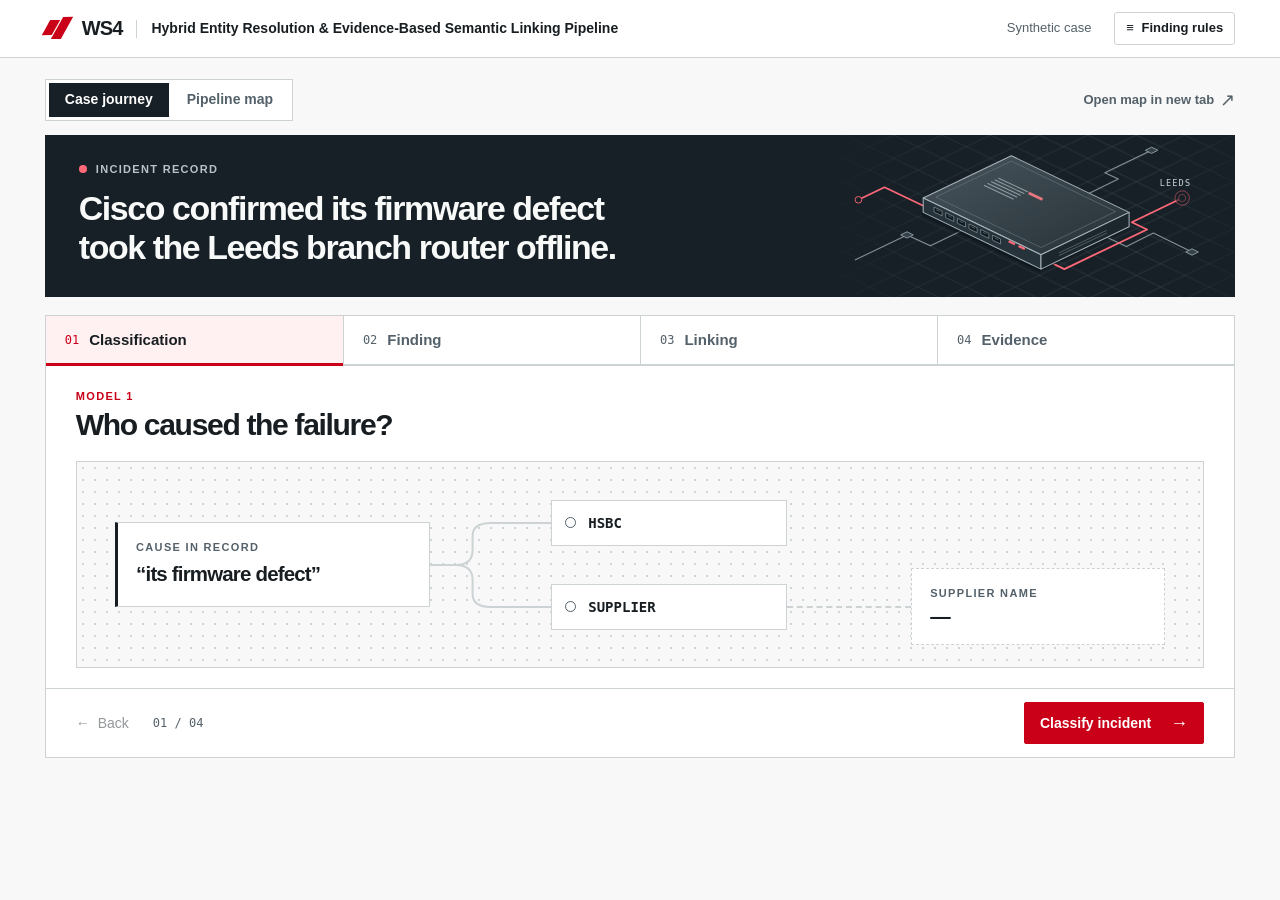
==== commit 7ad5d781: "Add an interactive Cisco pipeline map and simplify the Finding guide" ====
--- a/main_docs/index.html
+++ b/main_docs/index.html
@@ -7,9 +7,11 @@
   <title>Hybrid Entity Resolution &amp; Evidence-Based Semantic Linking Pipeline</title>
   <link rel="stylesheet" href="journey.css">
   <link rel="stylesheet" href="evidence.css">
+  <link rel="stylesheet" href="pipeline-map.css">
   <script src="register.js" defer></script>
   <script src="evidence.js" defer></script>
   <script src="journey.js" defer></script>
+  <script src="pipeline-map.js" defer></script>
 </head>
 <body>
   <header class="mast">
@@ -19,6 +21,14 @@
     </div>
   </header>
   <main class="page">
+    <div class="view-bar">
+      <div class="view-tabs" role="tablist" aria-label="Presentation view">
+        <button type="button" id="journey-tab" role="tab" aria-selected="true" aria-controls="journey-panel">Case journey</button>
+        <button type="button" id="map-tab" role="tab" aria-selected="false" aria-controls="map-panel" tabindex="-1">Pipeline map</button>
+      </div>
+      <a class="map-popout" href="index.html#pipeline-map" target="_blank" rel="noopener">Open map in new tab <span aria-hidden="true">↗</span></a>
+    </div>
+    <div id="journey-panel" role="tabpanel" aria-labelledby="journey-tab">
     <section class="hero" aria-labelledby="incident-title">
       <div class="incident-copy">
         <div class="hero-kicker"><i aria-hidden="true"></i> Incident record</div>
@@ -48,7 +58,7 @@
       <section id="finding" class="scene" aria-labelledby="finding-title" hidden>
         <div class="scene-head">
           <div><p class="eyebrow">Finding · High recall</p><h2 id="finding-title">Find every lead.</h2></div>
-          <span class="output-name">engagement_candidates.csv</span>
+          <div class="finding-guide-access"><span class="output-name">engagement_candidates.csv</span><a href="finding-rules.html">Explore Finding rules →</a></div>
         </div>
         <div class="register-card">
           <div class="register-metadata"><span class="small-label">Engagement register</span><strong>20,000<span>+</span></strong><span class="register-unit">engagement IDs</span></div>
@@ -80,6 +90,56 @@
       </footer>
     </div>
     <p class="sr-only" aria-live="polite" id="announcement"></p>
+    </div>
+    <section id="map-panel" role="tabpanel" aria-labelledby="map-tab" hidden>
+      <header class="map-incident">
+        <div>
+          <p class="map-incident-label"><span>INC-1</span> Synthetic incident</p>
+          <h1><em>Cisco</em> confirmed its firmware defect took the Leeds branch router offline.</h1>
+        </div>
+        <dl class="map-classification">
+          <div><dt>Model 1 class</dt><dd>SUPPLIER</dd></div>
+          <div><dt>Supplier name</dt><dd>Cisco</dd></div>
+        </dl>
+      </header>
+
+      <div class="map-board" id="map-board">
+        <canvas id="map-wires" aria-hidden="true"></canvas>
+        <section class="map-stage" aria-labelledby="map-register-title">
+          <h2 id="map-register-title">Engagement register</h2>
+          <p class="map-count"><strong>12,000</strong><span>engagements</span></p>
+          <div class="map-register" id="map-register">
+            <div class="map-register-head"><span>Supplier search</span><b>Cisco</b></div>
+            <div class="map-field" id="map-field" aria-hidden="true"></div>
+            <div class="map-register-range" aria-hidden="true"><span>ENG1</span><i></i><span>ENG12000</span></div>
+          </div>
+        </section>
+
+        <section class="map-stage" aria-labelledby="map-finding-title">
+          <h2 id="map-finding-title">Finding <span>High recall</span></h2>
+          <p class="map-count"><strong id="map-found-count">5</strong><span>candidates</span></p>
+          <div class="map-candidates" id="map-candidates" role="group" aria-label="Select a candidate to inspect its evidence"></div>
+        </section>
+
+        <section class="map-stage" aria-labelledby="map-linking-title">
+          <h2 id="map-linking-title">LLM linking <span>High precision</span></h2>
+          <p class="map-count"><strong id="map-result-count">3</strong><span id="map-breakdown">2 linked · 1 possible</span></p>
+          <div class="map-results" id="map-results" role="group" aria-label="Linked and possibly linked engagements"></div>
+          <details id="map-others" class="map-others">
+            <summary id="map-others-label">Not linked (<span id="map-other-count">2</span>)</summary>
+            <div class="map-results" id="map-other-results"></div>
+          </details>
+        </section>
+      </div>
+
+      <section class="map-evidence" id="map-evidence" aria-label="Evidence for the selected engagement" tabindex="-1">
+        <header><h2>Selected engagement</h2><strong id="map-evidence-id"></strong><span id="map-evidence-supplier"></span></header>
+        <div><h3>Engagement scope</h3><p id="map-scope"></p></div>
+        <div><h3>LLM assessment <span id="map-verdict"></span></h3><p id="map-reason"></p></div>
+        <button class="map-return" id="map-return" type="button">↑ Back to candidates</button>
+      </section>
+      <p class="sr-only" id="map-announcement" role="status"></p>
+    </section>
     <noscript>Enable JavaScript to play this interactive case.</noscript>
   </main>
   <dialog id="rules-dialog" aria-labelledby="rules-title">
@@ -92,6 +152,7 @@
       <tr><th scope="row">FUZZY</th><td>5+</td><td>Levenshtein ≥ 72% on one or more adjacent words</td><td>Cisco → misco (80%)</td></tr>
     </tbody></table>
     <p class="note footnote">Each incident–engagement pair keeps its strongest match: EXACT → SUBSTRING → FUZZY.</p>
+    <p class="finding-guide-access"><a href="finding-rules.html">Open the interactive Finding guide →</a></p>
   </dialog>
 </body>
 </html>
--- a/main_docs/journey.css
+++ b/main_docs/journey.css
@@ -59,6 +59,9 @@
 .eyebrow { color: var(--red); margin-bottom: 5px; }
 h2 { font-size: clamp(27px, 2.35vw, 37px); line-height: 1.13; font-weight: 600; letter-spacing: -.045em; }
 .output-name { font: 12px var(--mono); color: var(--muted); }
+.finding-guide-access { display: grid; gap: 4px; text-align: right; }
+.finding-guide-access a { color: var(--red); font-weight: 600; font-size: 13px; text-underline-offset: 3px; }
+dialog .finding-guide-access { margin-top: 14px; text-align: left; }
 .small-label { display: block; color: var(--muted); }
 .class-grid { min-height: 207px; padding: 25px clamp(18px,3vw,56px); display: grid; grid-template-columns: 1.24fr .48fr .93fr .49fr 1fr; align-items: center; border: 1px solid var(--line); background-color: var(--canvas); background-image: radial-gradient(var(--line) .7px, transparent .85px); background-size: 12px 12px; }
 .cause-box, .name-box { background: var(--paper); padding: 17px clamp(13px,1.4vw,23px); border: 1px solid var(--line); min-width: 0; }
--- a/main_docs/pipeline-map.css
+++ b/main_docs/pipeline-map.css
@@ -0,0 +1,177 @@
+.view-bar, .view-tabs, .map-popout { display: flex; align-items: center; }
+.view-bar { justify-content: space-between; gap: 12px; margin-bottom: 14px; }
+.view-tabs { gap: 2px; padding: 3px; border: 1px solid var(--line); background: var(--paper); }
+.view-tabs button {
+  min-height: 34px; padding: 5px 16px; border: 0; background: transparent;
+  color: var(--muted); font: 600 14px/1.25 var(--sans);
+}
+.view-tabs button:hover { background: var(--soft); }
+.view-tabs button[aria-selected="true"] { background: var(--dark); color: white; }
+.view-tabs button:focus-visible { outline-offset: -3px; }
+.map-popout {
+  gap: 6px; padding: 7px 0; color: var(--muted); font-size: 13px;
+  font-weight: 600; text-decoration: none;
+}
+.map-popout:hover { color: var(--red); text-decoration: underline; text-underline-offset: 3px; }
+.map-popout span { font: 18px/1 var(--sans); }
+.map-popout:focus-visible, .map-others summary:focus-visible { outline: 3px solid var(--red); outline-offset: 3px; }
+
+#map-panel { --map-accent: #bd0824; --map-space: clamp(18px, 2.2vw, 34px); }
+.map-incident {
+  display: grid; grid-template-columns: minmax(0, 1fr) auto; align-items: center;
+  gap: 30px; padding: 20px var(--map-space) 23px; color: var(--hero-ink);
+  background: var(--dark); border-inline-start: 4px solid var(--red);
+}
+.map-incident-label {
+  display: flex; align-items: center; gap: 10px; margin-bottom: 8px; color: var(--hero-dim);
+  font: 600 11px/1.3 var(--sans); text-transform: uppercase; letter-spacing: .1em;
+}
+.map-incident-label span { color: #ff9eaa; font-family: var(--mono); letter-spacing: .02em; }
+.map-incident h1 { max-width: 38ch; font-size: clamp(22px, 2.2vw, 33px); }
+.map-incident h1 em { font-style: normal; text-decoration: underline; text-decoration-color: var(--signal); text-decoration-thickness: 2px; text-underline-offset: .14em; }
+.map-classification {
+  display: flex; align-items: center; gap: 40px; position: relative; margin: 0;
+  padding: 8px 0 8px 28px; border-left: 1px solid #49525a;
+}
+.map-classification dt { color: var(--hero-dim); font-size: 12px; }
+.map-classification dd { position: relative; margin: 4px 0 0; font: 650 15px/1.2 var(--mono); }
+.map-classification div + div dd::before { content: "→"; position: absolute; left: -27px; color: var(--signal); }
+
+.map-board {
+  position: relative; isolation: isolate; display: grid;
+  grid-template-columns: minmax(0, .86fr) minmax(0, 1.24fr) minmax(0, 1fr);
+  column-gap: clamp(38px, 5.6vw, 92px); align-items: start; padding: 21px var(--map-space) 23px;
+  border: 1px solid var(--line); border-top: 0; background: var(--paper);
+}
+#map-wires { position: absolute; inset: 0; width: 100%; height: 100%; pointer-events: none; z-index: -1; }
+.map-stage { min-width: 0; }
+.map-stage h2 {
+  display: flex; align-items: center; flex-wrap: wrap; gap: 4px 9px; min-height: 24px;
+  font: 650 15px/1.2 var(--sans); letter-spacing: -.015em;
+}
+.map-stage h2 span {
+  color: var(--muted); border-left: 1px solid var(--line); padding-left: 9px;
+  font: 500 12px/1.2 var(--sans); letter-spacing: 0;
+}
+.map-count { display: flex; align-items: baseline; gap: 10px; margin: 2px 0 14px; }
+.map-count strong { font: 580 clamp(40px, 3.9vw, 59px)/1 var(--sans); letter-spacing: -.065em; }
+.map-count span { color: var(--muted); font-size: 13px; }
+.map-register {
+  position: relative; padding: 13px; border: 1px solid #c7ccce;
+  background: linear-gradient(135deg, #f9faf9, #edf0ef);
+}
+.map-register::after {
+  content: ""; position: absolute; right: -5px; top: calc(50% - 4px); width: 7px; height: 7px;
+  background: var(--map-accent); border: 1px solid white; border-radius: 50%;
+}
+.map-register-head, .map-register-range { display: flex; align-items: center; justify-content: space-between; gap: 8px; }
+.map-register-head span { font-size: 12px; color: var(--muted); }
+.map-register-head b { font: 650 13px/1.3 var(--mono); }
+.map-field {
+  position: relative; overflow: hidden; height: 114px; margin: 9px 0;
+  background: radial-gradient(circle, #aab4b9 1px, transparent 1.25px) 0 0 / 8px 8px;
+}
+.map-field::after {
+  content: ""; position: absolute; inset: 0 auto 0 0; width: 18%; pointer-events: none;
+  background: linear-gradient(90deg, transparent, #c9001818); border-right: 1px solid #c9001860;
+  animation: map-scan 1.2s ease-out both;
+}
+@keyframes map-scan { from { transform: translateX(-105%); } to { transform: translateX(570%); } }
+.map-pin {
+  position: absolute; width: 6px; height: 6px; transform: translate(-50%, -50%);
+  background: var(--map-accent); border-radius: 50%; box-shadow: 0 0 0 3px #f5f6f5;
+}
+.map-pin:nth-child(1) { left: 15%; top: 27%; }
+.map-pin:nth-child(2) { left: 33%; top: 72%; }
+.map-pin:nth-child(3) { left: 53%; top: 40%; }
+.map-pin:nth-child(4) { left: 72%; top: 79%; }
+.map-pin:nth-child(5) { left: 89%; top: 19%; }
+.map-pin.is-selected::after {
+  content: ""; position: absolute; inset: -5px; border: 1px solid var(--map-accent); border-radius: 50%;
+}
+.map-register-range { color: var(--muted); font: 11px/1.3 var(--mono); }
+.map-register-range i { height: 1px; flex: 1; background: #c7ced0; }
+
+.map-candidates, .map-results { display: grid; gap: 5px; }
+.map-node {
+  position: relative; width: 100%; display: flex; align-items: center; gap: 8px;
+  min-height: 38px; padding: 6px 10px; text-align: left; background: white;
+  border: 1px solid var(--line); border-radius: 3px;
+  transition: background-color .16s, border-color .16s;
+}
+.map-node:hover { border-color: #8b959a; background: var(--canvas); }
+.map-node[aria-pressed="true"] { background: #fff3f4; border-color: var(--map-accent); box-shadow: inset 3px 0 var(--map-accent); }
+.map-node:focus-visible { z-index: 1; outline-offset: 1px; }
+.map-node-id { flex: none; font: 650 13px/1.3 var(--mono); }
+.map-name { flex: 1; color: #35424a; min-width: 0; font-size: 14px; line-height: 1.25; overflow-wrap: anywhere; }
+.map-name mark { background: transparent; color: inherit; padding: 0; text-decoration: underline; text-decoration-color: #bf737d; text-underline-offset: 2px; }
+.map-method { margin-left: auto; color: var(--muted); font: 550 12px/1.3 var(--mono); }
+.map-result { justify-content: space-between; }
+.map-result[aria-pressed="true"] { color: var(--muted); background: var(--soft); border-color: currentColor; box-shadow: inset 3px 0 currentColor; }
+.map-result[aria-pressed="true"]:has([data-tone="linked"]) { color: var(--green); background: var(--ok-bg); }
+.map-result[aria-pressed="true"]:has([data-tone="possible"]) { color: var(--amber); background: var(--warn-bg); }
+.map-tone { display: inline-flex; align-items: center; gap: 6px; font: 650 12px/1.3 var(--mono); overflow-wrap: anywhere; }
+.map-tone::before { content: ""; flex: none; width: 7px; height: 7px; border: 1px solid currentColor; border-radius: 50%; }
+.map-tone[data-tone="linked"] { color: var(--green); }
+.map-tone[data-tone="linked"]::before { background: currentColor; }
+.map-tone[data-tone="possible"] { color: var(--amber); }
+.map-tone[data-tone="possible"]::before { border-radius: 1px; transform: rotate(45deg); }
+.map-tone[data-tone="other"] { color: var(--muted); }
+.map-others { margin-top: 9px; }
+.map-others summary { width: fit-content; cursor: pointer; color: var(--muted); font: 550 12px/1.4 var(--sans); padding-block: 4px; }
+.map-others summary:hover { color: var(--ink); }
+.map-others[open] .map-results { margin-top: 4px; }
+
+.map-evidence {
+  display: grid; grid-template-columns: .66fr 1fr 1.15fr; gap: 14px 26px;
+  align-items: start; padding: 17px var(--map-space) 19px;
+  border: 1px solid var(--line); border-top: 0; border-left: 4px solid var(--map-accent); background: #f3f5f4;
+}
+.map-evidence h2, .map-evidence h3 { margin: 0 0 6px; color: var(--muted); font: 650 11px/1.4 var(--sans); text-transform: uppercase; letter-spacing: .07em; }
+.map-evidence h3 { display: flex; align-items: baseline; flex-wrap: wrap; gap: 4px 9px; }
+.map-evidence .map-tone { letter-spacing: 0; }
+.map-evidence header strong { display: inline-block; font: 650 17px/1.3 var(--mono); margin-right: 6px; }
+.map-evidence header > span { font-size: 13px; }
+.map-evidence p { font-size: 14px; line-height: 1.45; max-width: 62ch; }
+.map-evidence:focus-visible { outline: 2px solid var(--map-accent); outline-offset: -2px; }
+.map-return { display: none; }
+
+@media (max-width: 1050px) and (min-width: 761px) {
+  .map-board { column-gap: 32px; padding-inline: 16px; grid-template-columns: minmax(0,.84fr) minmax(0,1.22fr) minmax(0,1fr); }
+  .map-count { flex-wrap: wrap; gap: 2px 8px; }
+  .map-node { gap: 6px; padding-inline: 7px; }
+  .map-node-id, .map-name { font-size: 12px; }
+  .map-method, .map-tone { font-size: 11px; }
+}
+@media (max-width: 760px) {
+  .view-bar { gap: 6px; margin-bottom: 10px; }
+  .view-tabs button { padding-inline: 10px; font-size: 13px; }
+  .map-popout { font-size: 12px; line-height: 1.2; }
+  .mast-inner { height: auto; min-height: 51px; padding-block: 6px; gap: 10px; }
+  .brand { min-width: 0; gap: 7px; line-height: 1.15; font-size: 11px; }
+  .brand-sign, .mast-divider { flex-shrink: 0; }
+  .mast-tools { flex-shrink: 0; gap: 1px; flex-direction: column; }
+  .mast-tools .sample { font-size: 10px; }
+  .quiet { padding: 6px; font-size: 12px; }
+  .map-incident { grid-template-columns: 1fr; gap: 12px; padding-block: 16px; }
+  .map-classification { justify-self: start; border: 0; padding: 0; gap: 37px; }
+  .map-classification dd { font-size: 13px; }
+  .map-board { grid-template-columns: 1fr; gap: 0; padding-block: 0; }
+  #map-wires { display: none; }
+  .map-stage { display: grid; grid-template-columns: minmax(0,1fr) auto; align-items: baseline; gap: 7px; padding-block: 13px; }
+  .map-stage + .map-stage { border-top: 1px solid var(--line); }
+  .map-stage h2 { display: block; min-height: auto; }
+  .map-stage h2 span { display: block; margin-top: 3px; border: 0; padding: 0; }
+  .map-count { align-items: center; justify-content: flex-end; gap: 5px; margin: 0; }
+  .map-count strong { font-size: 32px; }
+  .map-count span { max-width: 65px; font-size: 11px; line-height: 1.2; }
+  .map-register, .map-candidates, .map-results, .map-others { grid-column: 1 / -1; }
+  .map-register { padding: 8px 12px; }
+  .map-register::after { display: none; }
+  .map-field { height: 37px; margin: 4px 0; }
+  .map-node { min-height: 42px; }
+  .map-others { margin-top: 0; }
+  .map-evidence { grid-template-columns: 1fr; gap: 12px; padding-block: 15px; }
+  .map-return { justify-self: start; display: block; padding: 7px 0; background: transparent; color: var(--map-accent); border: 0; font-size: 13px; font-weight: 650; }
+}
+@media (prefers-reduced-motion: reduce) { .map-field::after { display: none; } }
